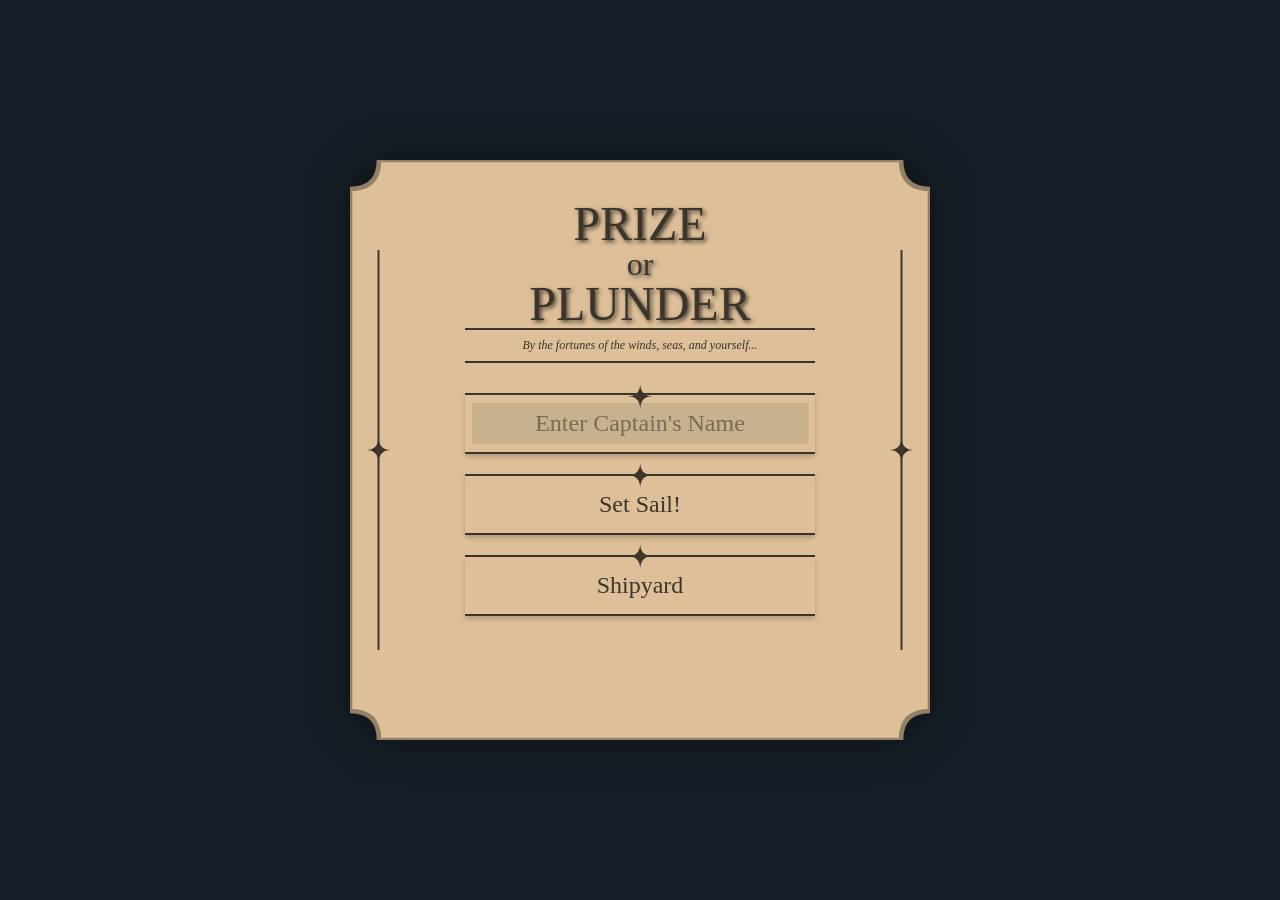
==== index.html @ 34cd17d5 "Move index.html to root for GitHub Pages" ====
<!DOCTYPE html>
<html lang="en">
<head>
    <meta charset="UTF-8">
    <meta name="viewport" content="width=device-width, initial-scale=1.0">
    <title>Plunder! - The World</title>
    <link rel="preconnect" href="https://fonts.googleapis.com">
    <link rel="preconnect" href="https://fonts.gstatic.com" crossorigin>
    <link href="https://fonts.googleapis.com/css2?family=IM+Fell+English:ital@0;1&display=swap" rel="stylesheet">
    <link rel="stylesheet" href="css/style.css">
    <link rel="stylesheet" href="css/start-screen.css">
</head>
<body>
    <div id="start-screen">
        <div class="start-menu-container">
            <div class="title-container">
                <span class="title-word">Prize</span>
                <span class="title-ampersand">&</span>
                <span class="title-word">Plunder!</span>
            </div>
            <div class="title-divider">
                By the fortunes of the winds, seas, and yourself...
            </div>
            <div class="menu-controls">
                <div class="input-wrapper">
                    <input type="text" id="player-name-input" placeholder="Enter Captain's Name" maxlength="24">
                </div>
                <button id="start-game-btn">Set Sail!</button>
                <button id="customize-btn">Shipyard</button>
            </div>
        </div>
    </div>

    <div id="shipyard-screen" style="display: none;">
        <div class="start-menu-container">
            <div class="shipyard-top-half">
                <div class="shipyard-header">
                    <h1 class="shipyard-title">SHIPYARD</h1>
                    <!-- New: Dropdown for selecting preview focus -->
                    <select id="shipyard-focus-select" style="display: none;">
                        <option value="whole-ship">Whole Ship</option>
                        <option value="cannon">Cannon</option>
                        <option value="customized-ship">Customized Ship</option>
                    </select>
                </div>
                <div class="ship-preview-window">
                    <canvas id="ship-preview-canvas"></canvas>
                </div>
            </div>
            <!-- New: Wrapper for the name input and stats button -->
            <div class="shipyard-name-wrapper">
                <button id="stats-btn" class="shipyard-button-small">Stats</button>
                <div class="input-wrapper">
                    <input type="text" id="ship-name-input" placeholder="Enter Ship's Name" maxlength="24">
                </div>
                <button id="zoom-btn" class="shipyard-button-small">Zoom</button>
            </div>
            <div class="shipyard-bottom-half">
                <!-- New: Stats Display Panel (hidden by default) -->
                <div id="ship-stats-display" class="options-scroll-menu" style="display: none;">
                    <h2 id="stats-ship-name"></h2>
                    <div class="stats-divider"></div>
                    <div class="stat-item"><span class="stat-label">Type</span><span id="stats-ship-type" class="stat-value"></span></div>
                    <div class="stat-item"><span class="stat-label">Length (Hull)</span><span id="stats-ship-length" class="stat-value"></span></div>
                    <div class="stat-item"><span class="stat-label">Beam (Hull)</span><span id="stats-ship-beam" class="stat-value"></span></div>
                    <div class="stat-item"><span class="stat-label">Draught</span><span id="stats-ship-draught" class="stat-value"></span></div>
                    <div class="stat-item"><span class="stat-label">Hull Durability</span><span id="stats-hull-durability" class="stat-value"></span></div>
                    <div class="stat-item"><span class="stat-label">Rig Durability</span><span id="stats-rig-durability" class="stat-value"></span></div>
                    <div class="stat-item"><span class="stat-label">Total Burthen</span><span id="stats-ship-burthen" class="stat-value"></span></div>
                    <div class="stat-item"><span class="stat-label">Burthen Hold</span><span id="stats-ship-burthen-hold" class="stat-value"></span></div>
                    <div class="stat-item"><span class="stat-label">Broadside</span><span id="stats-ship-broadside" class="stat-value"></span></div>
                    <div class="stat-item"><span class="stat-label">Min. Sailing Crew</span><span id="stats-min-crew" class="stat-value"></span></div>
                    <div class="stat-item"><span class="stat-label">Min. Fighting Crew</span><span id="stats-min-fighting-crew" class="stat-value"></span></div>
                    <div class="stat-item"><span class="stat-label">Ordinary Reload Time</span><span id="stats-reload-time" class="stat-value"></span></div>
                    <div class="stat-item"><span class="stat-label">Cruising Speed</span><span id="stats-cruising-speed" class="stat-value"></span></div>
                    <div class="stat-item"><span class="stat-label">Acceleration</span><span id="stats-acceleration" class="stat-value"></span></div>
                    <div class="stat-item"><span class="stat-label">Turning Radius</span><span id="stats-turning-radius" class="stat-value"></span></div>
                    <div class="stat-item"><span class="stat-label">Turning Rate</span><span id="stats-turning-rate" class="stat-value"></span></div>
                    <div class="stat-item"><span class="stat-label">Best Point of Sail</span><span id="stats-best-point-of-sail" class="stat-value"></span></div>
                    <!-- More stats can be added here in the future -->
                </div>

                <!-- Existing Options Menu -->
                <div id="options-menu-wrapper" class="options-scroll-menu">
                    <div class="options-section-header">Cosmetics</div>                    <div class="option-item">
                        <span data-tooltip="Pennant Color: Sets the color of the small flag flown at the top of the mast(s).">Pennant Color</span>
                        <div class="color-picker-wrapper">
                            <div id="pennant-color-swatch"></div>
                        </div>
                    </div>
                    <div class="option-item">
                        <span data-tooltip="Sail Color: Sets the primary color for all of the ship's sails.">Sail Color</span>
                        <div class="color-picker-wrapper">
                            <div id="sail-color-swatch"></div>
                        </div>
                    </div>
                    <!-- New: Hull Color Selection -->
                    <div class="option-item">
                        <span data-tooltip="Hull Color: Choose between a default color scheme or customize the individual colors of the hull.">Hull Color</span>
                        <select id="hull-color-type-select">
                            <option value="default" selected>Default</option>
                            <option value="custom">Custom</option>
                        </select>
                    </div>
                    <div id="custom-hull-colors-wrapper" style="display: none;">
                        <div class="option-item">
                            <span data-tooltip="Primary Hull Color: Sets the main color for the lower hull and other primary structural components.">Primary Hull Color</span>
                            <div class="color-picker-wrapper">
                                <div id="primary-hull-color-swatch"></div>
                            </div>
                        </div>
                        <div class="option-item">
                            <span data-tooltip="Secondary Hull Color: Sets the accent color for the upper part of the bulwark.">Secondary Hull Color</span>
                            <div class="color-picker-wrapper">
                                <div id="secondary-hull-color-swatch"></div>
                            </div>
                        </div>
                        <div class="option-item">
                            <span data-tooltip="Bulwark Rail Color: Sets the color for the very top rail of the bulwark, capping the ship's sides.">Bulwark Rail Color</span>
                            <div class="color-picker-wrapper">
                                <div id="bulwark-rail-color-swatch"></div>
                            </div>
                        </div>
                    </div>
                    <!-- New: Spar Color Selection -->
                    <div class="option-item">
                        <span data-tooltip="Spar Color: Choose between a default color scheme or customize the color of the spars.">Spar Color</span>
                        <select id="spar-color-type-select">
                            <option value="default" selected>Default</option>
                            <option value="custom">Custom</option>
                        </select>
                    </div>
                    <div id="custom-spar-color-wrapper" style="display: none;">
                        <div class="option-item">
                            <span data-tooltip="Spar Color: Sets the color for the ship's masts, yards, bowsprit, and booms.">Spar Color</span>
                            <div class="color-picker-wrapper">
                                <div id="custom-spar-color-swatch"></div>
                            </div>
                        </div>
                    </div>
                    <!-- New: Deck Color Selection -->
                    <div class="option-item">
                        <span data-tooltip="Deck Color: Choose between a default color scheme or customize the color of the deck.">Deck Color</span>
                        <select id="deck-color-type-select">
                            <option value="default" selected>Default</option>
                            <option value="custom">Custom</option>
                        </select>
                    </div>
                    <div id="custom-deck-color-wrapper" style="display: none;">
                        <div class="option-item">
                            <span data-tooltip="Deck Color: Sets the color for all deck surfaces.">Deck Color</span>
                            <div class="color-picker-wrapper">
                                <div id="custom-deck-color-swatch"></div>
                            </div>
                        </div>
                    </div>
                    <div class="options-section-header">Structure</div>
                    <!-- New: Ship Build Type Selection -->
                    <div class="option-item">
                        <span data-tooltip="Ship Build: Determines if the ship's size is based on its number of guns, cargo capacity, etc.">Ship Build</span>
                        <select id="ship-build-type-select">
                            <option value="guns" selected>Gun Num.</option>
                            <option value="cargo">Cargo Capacity</option>
                        </select>
                    </div>
                    <!-- New: Conditional sub-selection container -->
                    <div id="gun-count-wrapper" class="option-item" style="display: none;">
                        <span data-tooltip="Guns Defining Broadside: Sets the number of cannons on each side, which directly determines the ship's overall length.">Guns Defining Broadside</span>
                        <select id="gun-count-select">
                            <!-- Options 1-20 will be populated by JavaScript -->
                        </select>
                    </div>
                    <div id="cargo-capacity-wrapper" class="option-item" style="display: none;">
                        <span data-tooltip="Cargo Capacity: Sets the ship's cargo hold size, which directly determines the ship's overall length.">Cargo Capacity</span>
                        <select id="cargo-capacity-select">
                            <!-- Options 1-60 will be populated by JavaScript -->
                        </select>
                    </div>
                    <!-- New: Conditional gun selection for cargo ships -->
                    <div id="cargo-gun-count-wrapper" class="option-item" style="display: none;">
                        <span data-tooltip="Guns Along Broadside: Adds non-defining cannons to a cargo-focused ship without increasing its length.">Guns Along Broadside</span>
                        <select id="cargo-gun-count-select">
                            <!-- Options will be populated by JavaScript -->
                        </select>
                    </div>
                    <!-- New: Num of Decks Selection -->
                    <div id="deck-count-wrapper" class="option-item">
                        <span data-tooltip="Num. of Decks: Sets the number of full decks, affecting height, stability, available gun tiers, and superstructure options.">Num. of Decks</span>
                        <select id="deck-count-select">
                            <option value="1">1-Decker</option>
                            <option value="2">2-Decker</option>
                            <option value="3">3-Decker</option>
                        </select>
                    </div>
                    <!-- New: Deck Type Sub-Options -->
                    <div id="deck-type-1-wrapper" class="option-item" style="display: none;">
                        <span data-tooltip="Deck Type (1st Tier): Defines the purpose of a lower deck, either for mounting guns or for maximizing cargo space.">Deck Type 1st Tier</span>
                        <select id="deck-type-1-select">
                            <option value="gun">Gun-deck</option>
                            <option value="cargo">Cargo-deck</option>
                        </select>
                    </div>
                    <div id="deck-type-2-wrapper" class="option-item" style="display: none;">
                        <span data-tooltip="Deck Type (2nd Tier): Defines the purpose of a lower deck, either for mounting guns or for maximizing cargo space.">Deck Type 2nd Tier</span>
                        <select id="deck-type-2-select">
                            <option value="gun">Gun-deck</option>
                            <option value="cargo">Cargo-deck</option>
                        </select>
                    </div>
                    <!-- New: Beam Ratio Selection -->
                    <div id="beam-ratio-wrapper" class="option-item beam-slider-wrapper" style="display: none;">
                        <span data-tooltip="Beam (Length-to-Beam Ratio): Controls the ship's width relative to its length, affecting stability, turning radius, and form resistance.">Beam</span>
                        <div class="slider-container">
                            <div class="slider-input-group">
                                <input type="range" id="beam-ratio-slider" min="20" max="40" step="1" value="20">
                                <div class="slider-labels">
                                    <span class="slider-label-left">Wider</span>
                                    <span class="slider-label-right">Narrower</span>
                                </div>
                            </div>
                            <span id="beam-ratio-value">2.00:1</span>
                        </div>
                    </div>
                    <!-- New: Draught Selection Slider -->
                    <div id="draught-wrapper" class="option-item draught-slider-wrapper">
                        <span data-tooltip="Draught: Sets the depth of the ship below the water as a percentage of its beam, affecting stability and acceleration.">Draught</span>
                        <div class="slider-container">
                            <div class="slider-input-group">
                                <input type="range" id="draught-slider" min="40" max="70" step="1" value="50">
                                <div class="slider-labels">
                                    <span class="slider-label-left">Shallower</span>
                                    <span class="slider-label-right">Deeper</span>
                                </div>
                            </div>
                            <span id="draught-value">N/A</span>
                        </div>
                    </div>
                    <div class="option-item">
                        <span data-tooltip="Rig Type (Mast Count): Selects the number of masts for the ship, which determines the available sail configurations.">Rig Type</span>
                        <select id="rig-type-select">
                            <option value="1">1-Mast</option>
                            <option value="2">2-Mast</option>
                            <option value="3">3-Mast</option>
                        </select>
                    </div>
                    <!-- New: Conditional Rig Sub-selections -->
                    <div id="mast-1-rig-wrapper" class="option-item" style="display: none;">
                        <span data-tooltip="1-Mast Rig: Selects the specific sail configuration for the chosen mast count, affecting speed and maneuverability.">1-Mast Rig</span>
                        <select id="mast-1-rig-select">
                            <!-- Options will be populated by JavaScript -->
                        </select>
                    </div>
                    <div id="mast-2-rig-wrapper" class="option-item" style="display: none;">
                        <span data-tooltip="2-Mast Rig: Selects the specific sail configuration for the chosen mast count, affecting speed and maneuverability.">2-Mast Rig</span>
                        <select id="mast-2-rig-select">
                            <!-- Options will be populated by JavaScript -->
                        </select>
                    </div>
                    <div id="mast-3-rig-wrapper" class="option-item" style="display: none;">
                        <span data-tooltip="3-Mast Rig: Selects the specific sail configuration for the chosen mast count, affecting speed and maneuverability.">3-Mast Rig</span>
                        <select id="mast-3-rig-select">
                            <!-- Options will be populated by JavaScript -->
                        </select>
                    </div>
                    <!-- New: Deck Layout Selection -->
                    <div class="option-item">
                        <span data-tooltip="Deck Layout: Configures the main deck for either standard use or to maximize space for cargo hatches.">Deck Layout</span>
                        <select id="deck-layout-select">
                            <option value="standard" selected>Standard</option>
                            <option value="cargo">Cargo</option>
                        </select>
                    </div>
                    <div class="options-section-header">Superstructure</div>
                    <div class="option-item">
                        <span data-tooltip="Superstructure Type: Selects the category of structures to add on top of the main decks.">Superstructure Type</span>
                        <select id="superstructure-type-select">
                            <option value="none" selected>None (Flushdeck)</option>
                            <option value="castles">Castles</option>
                            <option value="deckhouses">Deckhouses</option>
                            <option value="decks">Decks</option>
                        </select>
                    </div>
                    <!-- New: Castle sub-options -->
                    <div id="castles-options-wrapper" style="display: none;">
                        <div class="option-item">
                            <span data-tooltip="Forecastle: Adds a raised structure at the bow, providing a better vantage point and mounting for bow chaser cannons.">Forecastle</span>
                            <select id="forecastle-select">
                                <option value="none" selected>Not Equipped</option>
                                <option value="equipped">Equipped</option>
                            </select>
                        </div>
                        <div class="option-item">
                            <span data-tooltip="Midcastle: Adds a raised structure in the middle of the ship, often used for housing additional cannons or equipment.">Midcastle</span>
                            <select id="midcastle-select">
                                <option value="none" selected>Not Equipped</option>
                                <option value="equipped">Equipped</option>
                            </select>
                        </div>
                        <div class="option-item">
                            <span data-tooltip="Aftercastle: Adds a raised structure at the stern, providing command space and mounting for stern chaser cannons.">Aftercastle</span>
                            <select id="aftercastle-select">
                                <option value="none" selected>Not Equipped</option>
                                <option value="equipped">Equipped</option>
                            </select>
                        </div>
                        <div class="option-item">
                            <span data-tooltip="Sterncastle: Adds an additional, smaller raised structure on top of the aftercastle or at the very stern.">Sterncastle</span>
                            <select id="sterncastle-select">
                                <option value="none" selected>Not Equipped</option>
                                <option value="equipped">Equipped</option>
                            </select>
                        </div>
                    </div>
                    <!-- New: Deckhouse sub-options -->
                    <div id="deckhouses-options-wrapper" style="display: none;">
                        <div class="option-item">
                            <span data-tooltip="Fore Deckhouse: Adds a small, enclosed cabin-like structure towards the bow of the ship.">Fore Deckhouse</span>
                            <select id="fore-deckhouse-select">
                                <option value="none" selected>Not Equipped</option>
                                <option value="equipped">Equipped</option>
                            </select>
                        </div>
                        <div class="option-item">
                            <span data-tooltip="Mid Deckhouse: Adds a small, enclosed cabin-like structure in the middle of the ship.">Mid Deckhouse</span>
                            <select id="mid-deckhouse-select">
                                <option value="none" selected>Not Equipped</option>
                                <option value="equipped">Equipped</option>
                            </select>
                        </div>
                        <div class="option-item">
                            <span data-tooltip="Aft Deckhouse: Adds a small, enclosed cabin-like structure towards the stern of the ship.">Aft Deckhouse</span>
                            <select id="aft-deckhouse-select">
                                <option value="none" selected>Not Equipped</option>
                                <option value="equipped">Equipped</option>
                            </select>
                        </div>
                        <div class="option-item">
                            <span data-tooltip="Stern Cabin: Adds a larger, integrated cabin structure at the stern, blending features of a castle and a deckhouse.">Stern Cabin</span>
                            <select id="stern-cabin-select">
                                <option value="none" selected>Not Equipped</option>
                                <option value="equipped">Equipped</option>
                            </select>
                        </div>
                    </div>
                    <!-- New: Decks sub-options -->
                    <div id="decks-options-wrapper" style="display: none;">
                        <div class="option-item">
                            <span data-tooltip="Spar-deck: Adds a lightweight upper deck, often with a central opening, connecting structures at the bow and stern.">Spar-deck</span>
                            <select id="spar-deck-select">
                                <option value="none" selected>Not Equipped</option>
                                <option value="equipped">Equipped</option>
                            </select>
                        </div>
                        <!-- New: Sterncastle on Spar-deck sub-option -->
                        <div id="sterncastle-on-spardeck-wrapper" class="option-item" style="display: none;">
                            <span data-tooltip="Sterncastle on Spar-deck: Adds a sterncastle on top of an equipped spar-deck, creating another tier of elevation.">Sterncastle on Spar-deck</span>
                            <select id="sterncastle-on-spardeck-select">
                                <option value="none" selected>Not Equipped</option>
                                <option value="equipped">Equipped</option>
                            </select>
                        </div>
                    </div>
                </div>
                <button id="back-to-main-menu-btn" class="shipyard-button-small">Back</button>
            </div>
        </div>
    </div>

    <!-- New: Tooltip element for the shipyard -->
    <div id="shipyard-tooltip"></div>

    <canvas id="gameCanvas"></canvas>

    <!-- New: Color Picker HTML is now outside the main flow, ready to be moved by JS -->
    <div id="hsv-popup" class="hsv-picker-container" style="display: none;">
        <div id="color-box">
            <div id="color-box-indicator"></div>
        </div>
        <div id="hue-slider">
            <div id="hue-slider-indicator"></div>
        </div>
    </div>

    <!-- Load external libraries first -->
    <script src="https://unpkg.com/clipper-lib@6.4.2/clipper.js"></script>
    <script src="https://unpkg.com/earcut@2.2.4/dist/earcut.min.js"></script>

    <!-- Load your game scripts in order of dependency -->
    <script src="js/modules/utils.js"></script>       <!-- Utility functions, no dependencies -->
    <script src="js/config.js"></script>      <!-- Game constants needed by classes -->
    <script src="js/data/items.js"></script>
    <script src="js/data/npc-roles.js"></script>
    <script src="js/data/ranks.js"></script>
    <script src="js/modules/ui.js"></script>          <!-- UI drawing functions (depends on config) -->
    <script src="js/modules/pathfinder.js"></script>  <!-- A* Pathfinder module -->
    <script src="js/modules/world-manager.js"></script> <!-- New: World streaming system -->
    <script src="js/modules/CargoIconSystem.js"></script>
    <script src="js/classes/obstacles_class/obstacle.js"></script> <!-- Base obstacle class -->
    <script src="js/classes/obstacles_class/rock.js"></script>     <!-- Rock class -->
    <script src="js/classes/obstacles_class/island.js"></script>    <!-- Island class -->
    <script src="js/classes/obstacles_class/shoal.js"></script>     <!-- Shoal class -->
    <script src="js/classes/obstacles_class/coralreef.js"></script> <!-- Coral Reef class -->
    <script src="js/classes/spatial_grid/spatialgrid.js"></script>  <!-- SpatialGrid class -->
    <script src="js/classes/ShipInventory.js"></script>
    
    <script src="js/classes/ship_class/baseship.js"></script>   <!-- Base ship class must be first -->
    <script src="js/classes/ship_class/CustomShip/Rigs/SquareRig.js"></script> <!-- Rig classes -->
    <script src="js/classes/ship_class/CustomShip/Rigs/SloopRig.js"></script>
    <script src="js/classes/ship_class/CustomShip/Rigs/BrigRig.js"></script>
    <script src="js/classes/ship_class/CustomShip/Rigs/ForeAndAftSloopRig.js"></script>
    <script src="js/classes/ship_class/CustomShip/Rigs/FullRiggedShipRig.js"></script>
    <script src="js/classes/ship_class/CustomShip/Rigs/SchoonerRig.js"></script>
    <script src="js/classes/ship_class/CustomShip/Rigs/ThreeMastSchoonerRig.js"></script>
    <script src="js/classes/ship_class/CustomShip/Rigs/BrigantineRig.js"></script>
    <script src="js/classes/ship_class/CustomShip/Rigs/BarqueRig.js"></script>
    <script src="js/classes/ship_class/CustomShip/Rigs/BarquentineRig.js"></script>
    <script src="js/classes/ship_class/CustomShip/CustomShip.js"></script> <!-- Custom ship class -->
    <script src="js/classes/ship_class/cannonball.js"></script> <!-- Cannonball class, needed by Ship -->
    <script src="js/classes/ship_class/npcshipcombat.js"></script> <!-- The new CombatPilot class -->
    <script src="js/classes/ship_class/npcship.js"></script>    <!-- Base NPC class must be before its subclasses -->
    <script src="js/classes/ship_class/playership.js"></script> <!-- PlayerShip depends on Ship -->
    <script src="js/shipyard/HullGenerator.js"></script>    <!-- New: Shipyard generators -->
    <script src="js/shipyard/DeckGenerator.js"></script>
    <script src="js/shipyard/RiggingGenerator.js"></script>
    <script src="js/shipyard/ShipGenerator.js"></script>
    <script src="js/classes/ship_class/NPCship_subclass/npc-archetypes.js"></script> <!-- Load detailed NPC ship designs -->
    <script src="js/classes/ship_class/NPCship_subclass/navyshipcombat.js"></script> <!-- Navy combat behavior, depends on NpcShipCombat -->
    <script src="js/classes/ship_class/NPCship_subclass/merchantshipcombat.js"></script> <!-- Merchant combat behavior -->
    <script src="js/classes/ship_class/NPCship_subclass/navyship.js"></script> <!-- Navy subclass -->
    <script src="js/classes/ship_class/NPCship_subclass/merchantship.js"></script> <!-- Merchant subclass -->
    <script src="js/data/formations.js"></script> <!-- Fleet Formations -->
    <script src="js/classes/FleetManager.js"></script> <!-- Fleet Manager -->
    <script src="js/classes/ship_class/FleetPilot.js"></script> <!-- Fleet AI -->
    <script src="js/classes/ship_class/AlliedCombatPilot.js"></script> <!-- Allied Combat AI -->
    <script src="js/classes/ship_class/AlliedShip.js"></script> <!-- Allied Ship Class -->
    <script src="js/ui/FleetUI.js"></script> <!-- Fleet UI -->
    <script src="js/classes/ShorelineRenderer.js"></script> <!-- Shoreline Renderer -->
    <script src="js/game.js"></script>        <!-- Game object must be defined before main.js uses it -->
    <script src="js/main.js"></script>        <!-- Main logic runs last -->
</body>
</html>
---- css/style.css ----
/* style.css */
body, html {
    margin: 0;
    padding: 0;
    overflow: hidden; /* Prevents scrollbars from appearing */
    height: 100%;
    width: 100%;
    background-color: #2d3f4f; /* A dark background color for any slivers that might appear */
}

canvas {
    display: block; /* Removes the small space that can appear below the canvas */
    position: absolute;
    top: 0;
    left: 0;
}
---- css/start-screen.css ----
/* --- Start Screen Overlay --- */
#start-screen,
#shipyard-screen {
    position: absolute;
    top: 0;
    left: 0;
    width: 100%;
    height: 100%;
    background-color: rgba(0, 0, 0, 0.5); /* Semi-transparent backdrop */
    display: flex;
    align-items: center;
    justify-content: center;
    z-index: 100; /* Ensure it's on top of the canvas */
}

.start-menu-container {
    /* Use viewport units for responsive sizing, maintaining a square shape */
    width: min(500px, 90vw);
    height: min(500px, 90vw);
    padding: 40px; /* Restore original content padding */
    border: none; /* The border is now part of the SVG background */
    filter: drop-shadow(0 0 20px rgba(0, 0, 0, 0.5)); /* Use drop-shadow to follow the SVG shape */
    text-align: center;
    color: #3d352a; /* Changed for contrast against the new background */
    display: flex; /* Use flexbox to center content */
    flex-direction: column; /* Stack content vertically */
    justify-content: flex-start; /* Align content to the top */
    align-items: center; /* Center the items horizontally */
    position: relative; /* Required for positioning pseudo-elements */

    /* --- New: Concave Corner Box using SVG Background --- */
    /* This SVG defines the entire box, including the border and concave corners, as a background image. */
    /* This uses a single SVG path with a fill for the background and a stroke for the border. */
    background-image: url("data:image/svg+xml,%3Csvg viewBox='0 0 500 500' xmlns='http://www.w3.org/2000/svg'%3E%3Cpath d='M0 25 Q25 25 25 0 L475 0 Q475 25 500 25 L500 475 Q475 475 475 500 L25 500 Q25 475 0 475 Z' fill='%23ddc09a' stroke='%23948064' stroke-width='4'/%3E%3C/svg%3E");
    background-size: 100% 100%;
}

/* --- Decorative Side Elements (Stars and Lines) --- */
/* The ::before and ::after pseudo-elements now draw the combined line-and-star object. This applies to both start and shipyard screens. */
.start-menu-container::before,
.start-menu-container::after {
    content: '';
    position: absolute;
    width: 27px; /* Width of the star (25px) + some padding */
    height: calc(100% - 100px); /* The height of the line */
    top: 50px; /* Positioned 50px from the top */
    /* This new SVG contains both the line and the star, ensuring they are always aligned */
    background-image: url("data:image/svg+xml,%3Csvg viewBox='0 0 27 400' xmlns='http://www.w3.org/2000/svg'%3E%3Cline x1='13.5' y1='0' x2='13.5' y2='400' stroke='%233d352a' stroke-width='2'/%3E%3Cg transform='translate(1, 187.5)'%3E%3Cpath d='M12.5 -1 Q12.5 12.5 25 12.5 Q12.5 12.5 12.5 26 Q12.5 12.5 0 12.5 Q12.5 12.5 12.5 -1 Z' fill='%233d352a'/%3E%3C/g%3E%3C/svg%3E");
    background-size: 100% 100%;
    pointer-events: none;
}

/* New: Simplified selector for the left decorative line */
.start-menu-container::before {
    left: 15px; /* Position the left decoration */
}

/* New: Simplified selector for the right decorative line */
.start-menu-container::after {
    right: 15px; /* Position the right decoration */
}

/* --- Title Styling --- */
.title-container {
    display: flex;
    flex-direction: column;
    align-items: center;
    font-family: 'IM Fell English', serif;
    font-weight: 400;
    color: #3d352a;
    /* Margins are no longer needed for spacing, flex 'gap' handles it */
    text-shadow: 2px 2px 4px rgba(0,0,0,0.7);
}

/* Use a more specific selector to ensure the style is applied */
#start-screen .title-word {
    font-size: 3rem;
    line-height: 1; /* Tighten the line height */
    text-transform: uppercase; /* Ensure the text is always capitalized */
}

.title-conjunction {
    font-size: 2rem;
    line-height: 1; /* Tighten the line height */
}

/* --- New Divider Element Styling --- */
.title-divider {
    font-family: 'IM Fell English', serif;
    font-size: 0.75rem; /* Half the button font size */
    font-style: italic; /* New: Italicize the text */
    font-weight: 400;
    text-shadow: none;
    border-top: 2px solid #3d352a;
    border-bottom: 2px solid #3d352a;
    padding-top: 8px; /* Space between top line and text */
    padding-bottom: 8px; /* Space between text and bottom line */
    text-align: center; /* Ensure the text inside is centered */
    width: 350px; /* Match the width of the buttons and input box */
    box-sizing: border-box; /* Include padding and border in the element's total width and height */
}

/* --- Controls Container --- */
.menu-controls {
    display: flex;
    flex-direction: column;
    align-items: center;
    gap: 20px; /* This creates the even spacing between elements */
    margin-top: 30px; /* Re-add spacing that was handled by gap */
}

/* --- Input and Button Styling --- */
.menu-controls button {
    font-family: 'IM Fell English', serif;
    padding: 15px 30px;
    width: 350px;
    max-width: 100%;
    box-sizing: border-box;
    border-radius: 0; /* Sharp, squared corners */
    background-color: #ddc09a;
    border: none; /* Remove the full border */
    border-top: 2px solid #3d352a; /* Top horizontal line, matches title text */
    border-bottom: 2px solid #3d352a; /* Bottom horizontal line, matches title text */
    color: #3d352a;
    cursor: pointer;
    transition: background-color 0.2s, transform 0.2s, box-shadow 0.2s;
    box-shadow: 0 3px 5px rgba(0, 0, 0, 0.2); /* Added shadow for depth */
    font-size: 1.5rem;
    position: relative; /* Required for positioning the star pseudo-element */
}

.menu-controls button:hover {
    background-color: #e8d0b1;
    transform: translateY(-2px);
}

/* --- Start Menu Input Box --- */
#start-screen .input-wrapper input[type="text"] {
    font-family: 'IM Fell English', serif;
    padding: 15px 30px;
    width: 100%;
    max-width: 100%;
    box-sizing: border-box;
    border-radius: 0;
    border: none;
    border-top: 2px solid #3d352a;
    border-bottom: 2px solid #3d352a;
    color: #3d352a;
    transition: background-color 0.2s, transform 0.2s, box-shadow 0.2s;
    box-shadow: 0 3px 5px rgba(0, 0, 0, 0.2);
    font-size: 1.5rem;
    position: relative; /* Required for positioning the star pseudo-element */
    text-align: center;
    cursor: text;
    /* --- New Inner Rectangle Effect --- */
    background-color: #ddc09a; /* Lighter background for the main input box */
    background-image: linear-gradient(#c7b18f, #c7b18f); /* The darker inner rectangle */
    background-repeat: no-repeat;
    background-position: center;
    background-size: 336.5px 40.5px;
}

/* --- Shipyard Input Box (Smaller) --- */
#shipyard-screen .input-wrapper input[type="text"] {
    font-family: 'IM Fell English', serif;
    padding: 7.5px 15px; /* Halved padding */
    width: 100%; /* Input will fill its wrapper */
    max-width: 100%;
    box-sizing: border-box;
    border-radius: 0;
    border: none;
    border-top: 2px solid #3d352a;
    border-bottom: 2px solid #3d352a;
    color: #3d352a;
    transition: background-color 0.2s, transform 0.2s, box-shadow 0.2s;
    box-shadow: 0 3px 5px rgba(0, 0, 0, 0.2);
    font-size: 0.75rem; /* Halved font size */
    position: relative; /* Required for positioning the star pseudo-element */
    text-align: center;
    cursor: text;
    /* --- New Inner Rectangle Effect --- */
    background-color: #ddc09a; /* Lighter background for the main input box */
    background-image: linear-gradient(#c7b18f, #c7b18f); /* The darker inner rectangle */
    background-repeat: no-repeat;
    background-position: center;
    background-size: 168px 20px; /* Halved background size */
}

/* --- New wrapper for the input to allow for star emblem --- */
.input-wrapper {
    position: relative; /* This will be the anchor for the star */
    /* Width is now set per-screen */
}

#start-screen .input-wrapper {
    width: 350px;
}

#shipyard-screen .input-wrapper {
    width: 175px;
}

/* --- New: Star emblem on top of buttons --- */
#start-screen .menu-controls button::before,
#shipyard-screen .menu-controls button::before,
#start-screen .input-wrapper::before {
    content: '';
    position: absolute;
    width: 1.5em; /* Size relative to button font size */
    height: 1.5em;
    top: -1px; /* Nudge up by 1px for perfect alignment on the button's border */
    left: 50%; /* Center horizontally */
    transform: translate(-50%, -50%); /* Center the star on the line */
    background-image: url("data:image/svg+xml,%3Csvg width='25' height='25' xmlns='http://www.w3.org/2000/svg'%3E%3Cpath d='M12.5 0 Q12.5 12.5 25 12.5 Q12.5 12.5 12.5 25 Q12.5 12.5 0 12.5 Q12.5 12.5 12.5 0 Z' fill='%233d352a'/%3E%3C/svg%3E");
    background-size: 100% 100%;
    pointer-events: none;
    z-index: 2;
}

/* --- New: Responsive star sizing for the start screen --- */
/* Use viewport width (vw) to make the star scale with the start-menu-container. */
#start-screen .menu-controls button::before,
#start-screen .input-wrapper::before {
    width: 2vw;
    height: 2vw;
    min-width: 25px; /* Set a minimum size to prevent it from becoming too small */
    min-height: 25px;
    top: 0; /* Set the reference point to the top edge of the parent element. */
    /* The transform below will then pull the star up by half its height, centering it on the line. */
    transform: translate(-50%, -50%);
}

/* --- New: Specific alignment fix for the input box star --- */
/* Nudge the star down by 1px to perfectly align its center on the top border line. */
#start-screen .input-wrapper::before {
    top: 3px;
}

/* --- New: Specific alignment fix for the button stars --- */
/* Nudge the stars up by 1px for perfect alignment. */
#start-screen .menu-controls button::before {
    top: -1px;
}


/* --- New: Shared style for smaller Shipyard buttons (Back, Stats) --- */
/* This applies the same base style as the main menu buttons but at a smaller scale.
   We now include the #overall-hull-btn ID here to ensure it gets these base styles. */
.shipyard-button-small {
    font-family: 'IM Fell English', serif;
    padding: 7.5px 15px; /* Halved padding to match smaller scale */
    width: 125px; /* Reduced width to prevent overlap */
    box-sizing: border-box;
    border-radius: 0;
    background-color: #ddc09a;
    border: none;
    border-top: 2px solid #3d352a;
    border-bottom: 2px solid #3d352a;
    color: #3d352a;
    cursor: pointer;
    transition: background-color 0.2s, transform 0.2s, box-shadow 0.2s;
    box-shadow: 0 3px 5px rgba(0, 0, 0, 0.2);
    font-size: 0.75rem; /* Halved font size */
    margin-top: 10px; /* Add some space above the button */
}

/* --- Specific positioning for the Back button --- */
#back-to-main-menu-btn {
    /* It remains at the bottom of its container by default. */
}

/* --- Specific width for the Stats button --- */
#stats-btn {
    width: 60px;
    margin-top: 0; /* Override margin to allow for vertical alignment */
    padding-left: 0; /* Remove horizontal padding to allow text to center */
    padding-right: 0; /* Remove horizontal padding to allow text to center */
}

/* --- New: Specific width for the Zoom button --- */
#zoom-btn {
    width: 60px;
    margin-top: 0; /* Override margin to allow for vertical alignment */
    padding-left: 0; /* Remove horizontal padding to allow text to center */
    padding-right: 0; /* Remove horizontal padding to allow text to center */
}

/* --- New: Active (clicked) state for the Shipyard tab buttons --- */
/* This applies the "pressed down" effect to both tab buttons when clicked. */
#stats-btn:active, 
#zoom-btn:active {
    background-color: #e8d0b1; /* Lighten the color, same as other button hovers */
    transform: translateY(1px); /* Give a subtle "pressed down" effect */
}

/* --- New: Change star color when input is focused --- */
.input-wrapper:focus-within::before { /* This can remain a shared style */
    /* Use the same SVG path, but change the fill color to the yellow focus color */
    background-image: url("data:image/svg+xml,%3Csvg viewBox='-1 -1 14.5 14.5' xmlns='http://www.w3.org/2000/svg'%3E%3Cpath d='M6.25 -0.5 Q6.25 6.25 12.5 6.25 Q6.25 6.25 6.25 13 Q6.25 6.25 0 6.25 Q6.25 6.25 6.25 -0.5 Z' fill='%23f1c40f'/%3E%3C/svg%3E");
}

/* Make placeholder general again */
.start-menu-container input[type="text"]::placeholder {
    color: #7a6b54;
}

/* New: General focus style for inputs on both screens */
.input-wrapper input:focus {
    outline: 2px solid #f1c40f;
}

/* --- New: Shipyard Layout Adjustments --- */
/* Reduce the gap for the shipyard screen to move content up */
#shipyard-screen .start-menu-container {
    gap: 0;
    justify-content: normal; /* Use 'normal' as flex-start has no effect on positioned children */
    pointer-events: none; /* New: Allow mouse events to pass through the container's empty space */
}

/* New: Re-enable pointer events for the direct children that need to be interactive */
#shipyard-screen .start-menu-container > * {
    pointer-events: auto;
}

/* --- Shipyard Specific Styles --- */
.shipyard-title {
    font-family: 'IM Fell English', serif;
    font-size: 2rem;
    font-weight: 400;
    color: #3d352a;
    text-shadow: 2px 2px 4px rgba(0,0,0,0.7);
    margin: 0; /* Remove default top/bottom margins to allow for true even spacing */
}

.ship-preview-window {
    flex-grow: 1; /* Allow the preview window to fill available vertical space */
    min-height: 0; /* Prevents flexbox from overflowing with the aspect-ratio */
    aspect-ratio: 2 / 1;
    border: 2px solid #948064;
    box-sizing: border-box;
    position: relative; /* Needed to contain the canvas */
}

#ship-preview-canvas {
    position: absolute;
    top: 0;
    left: 0;
    width: 100%;
    height: 100%;
}

.options-scroll-menu {
    /* Width will now be set by JavaScript to match the preview window */
    flex-grow: 1; /* Allow the menu to fill the available space */
    background-color: rgba(0, 0, 0, 0.1);
    border: 2px solid #948064;
    box-sizing: border-box;
    overflow-y: auto; /* Enable scrolling */
    overflow-x: hidden; /* Prevent horizontal scrolling */
    padding: 15px;
}

/* --- New Shipyard Layout Containers --- */
.shipyard-top-half,
.shipyard-bottom-half {
    display: flex;
    flex-direction: column;
    align-items: center;
    gap: 0; /* Remove gap to allow preview window to fill all space */
    box-sizing: border-box; /* Ensure border and padding are included in the height */
}

/* New: Container for the shipyard title and focus dropdown */
.shipyard-header {
    display: flex;
    justify-content: center;
    align-items: center;
    gap: 20px; /* Space between title and dropdown */
    margin-bottom: 10px; /* Space between header and preview window */
}

/* New: Add debug outlines to the main items in the top half */
.shipyard-top-half > .shipyard-title,
.shipyard-top-half > .ship-preview-window {
} /* Removed debug outline */

.shipyard-top-half {
    position: absolute;
    top: 40px; /* Align with parent padding */
    left: 40px; /* Align with parent padding */
    right: 40px; /* Align with parent padding */
    height: calc(50% - 60px); /* Half the container minus half the input box and padding */
    justify-content: flex-start; /* Align content to the top */
}

.shipyard-bottom-half {
    position: absolute;
    top: calc(50% + 20px); /* Start just below the central input box */
    left: 40px; /* Align with parent padding */
    right: 40px; /* Align with parent padding */
    height: calc(50% - 60px); /* Fill the remaining space */
    justify-content: flex-start; /* Align content to the top */
}

/* --- Corrected: Center the entire name/stats group on the midline --- */
.shipyard-name-wrapper {
    position: absolute;
    top: 50%;
    left: 50%;
    transform: translate(-50%, -50%);
    z-index: 5; /* Ensure it's on top of the containers */
    display: flex;
    justify-content: center; /* Center the input field */
    align-items: center;
    width: 100%; /* Make the wrapper span the full width of the parent */
}

/* Remove the incorrect absolute positioning from the child element */
#shipyard-screen .input-wrapper {
    position: static; /* Revert to normal flow within the flex container */
    transform: none;
    /* The wrapper is now centered, so the input inside it will also be centered. */
}

.options-section-header {
    font-family: 'IM Fell English', serif;
    font-size: 1.0rem;
    color: #948064;
    text-transform: uppercase;
    text-align: center;
    padding-top: 15px; /* Add space above the header */
    padding-bottom: 5px; /* Space between text and line */
    margin-bottom: 10px; /* Space below the line */
    border-bottom: 1px solid #948064;
    /* The first header shouldn't have extra space at the very top */
    margin-top: -15px;
}

.option-item {
    display: flex;
    justify-content: space-between;
    align-items: center;
    flex-wrap: wrap; /* Allow content to wrap to the next line */
    font-family: 'IM Fell English', serif;
    font-size: 1.1rem; /* Slightly reduce font size for better fit */
    color: #3d352a;
    margin-bottom: 10px; /* Use margin for consistent spacing */
    transition: all 0.3s ease; /* Smooth transition for expansion */
}

/* New: Wrapper for option labels to reliably capture hover events for tooltips */
.option-label {
    /* This class doesn't need specific styles, it's just a structural element for event targeting. */
}

/* --- New: Underline the ship name in the stats panel --- */
#stats-ship-name {
    text-decoration: underline;
}

/* New: Pin the labels to the left and the values to the right */
/* This now correctly defines the stat item as a flex container. */
.stat-item {
    display: flex;
    align-items: center;
    width: 100%; /* Ensure the item takes up the full width to allow for spacing */
    justify-content: space-between; /* Distribute space evenly */
}

/* --- New: Add a divider line between stat items --- */
.stat-item:not(:last-child) {
    border-bottom: 1px solid #3d352a; /* Match text color */
    padding-bottom: 8px; /* Space between text and the line */
    margin-bottom: 8px; /* Space between the line and the next item */
}

/* --- New: Beam Slider Styles --- */
.beam-slider-wrapper,
.draught-slider-wrapper {
    padding-top: 15px;
    padding-bottom: 15px;
}

.slider-container {
    display: flex;
    align-items: center;
    gap: 15px;
}

/* New: Wrapper for the slider and its labels */
.slider-input-group {
    display: flex;
    flex-direction: column;
    flex-grow: 1; /* Allow this group to fill the available space */
}

/* --- New: Slider Label Styles --- */
.slider-labels {
    display: flex;
    justify-content: space-between;
    /* Width is now handled by the parent flex container */
    padding: 0; /* No longer needed */
    box-sizing: border-box;
    font-size: 0.7rem; /* Make the font smaller than the main option text */
    color: rgba(61, 53, 42, 0.7); /* Use the text color but make it semi-transparent */
    font-style: italic;
    pointer-events: none; /* Ensure labels don't interfere with mouse events */
}


#beam-ratio-value,
#draught-value {
    font-family: 'IM Fell English', serif;
    color: #3d352a;
    font-size: 1.1rem;
    min-width: 60px; /* Prevent layout shift */
    text-align: right;
}

/* --- Custom Slider Base --- */
#beam-ratio-slider,
#draught-slider {
    -webkit-appearance: none; /* Remove default styles */
    appearance: none;
    width: 100%; /* Fill available space */
    height: 10px; /* Height of the track */
    background: transparent; /* Track color is handled by pseudo-elements */
    cursor: pointer;
}

/* --- Slider Track Styling (Chrome/Safari) --- */
#beam-ratio-slider::-webkit-slider-runnable-track,
#draught-slider::-webkit-slider-runnable-track {
    width: 100%;
    height: 10px;
    background: #c7b18f; /* Inner color, matches input fields */
    border-top: 2px solid #3d352a;
    border-bottom: 2px solid #3d352a;
    box-shadow: 0 2px 4px rgba(0, 0, 0, 0.15) inset; /* Subtle inner shadow */
}

/* --- Slider Thumb Styling (Chrome/Safari) --- */
#beam-ratio-slider::-webkit-slider-thumb,
#draught-slider::-webkit-slider-thumb {
    -webkit-appearance: none; /* Remove default styles */
    appearance: none;
    margin-top: -7px; /* (Track Height - Thumb Height)/2 - Border Width = (10 - 20)/2 - 2 = -7px */
    width: 20px;
    height: 20px;
    background: #ddc09a;
    border: 2px solid #3d352a;
    box-shadow: 0 3px 5px rgba(0, 0, 0, 0.2);
    transition: background-color 0.2s, transform 0.2s;
}

#beam-ratio-slider:hover::-webkit-slider-thumb,
#draught-slider:hover::-webkit-slider-thumb {
    background-color: #e8d0b1;
}

#beam-ratio-slider:focus::-webkit-slider-thumb,
#draught-slider:focus::-webkit-slider-thumb {
    outline: 2px solid #f1c40f;
    outline-offset: 2px;
}

/* --- Firefox Specific Styles --- */
/* You can add ::-moz-range-track and ::-moz-range-thumb styles here if needed for cross-browser consistency */


/* New: When an item is expanded, it becomes a column and the picker is centered */
.option-item.expanded {
    margin-bottom: 20px; /* Increase margin when expanded */
}

/* --- New: Pop-up Color Picker Wrapper --- */
.color-picker-wrapper {
    /* This no longer needs to be a positioning anchor */
}

#pennant-color-swatch,
#sail-color-swatch,
#primary-hull-color-swatch,
#secondary-hull-color-swatch,
#bulwark-rail-color-swatch,
#custom-spar-color-swatch,
#custom-deck-color-swatch {
    width: 50px;
    height: 30px;
    border: 2px solid #948064;
    border-radius: 4px;
    cursor: pointer;
}

/* --- New: HSV Color Picker --- */
.hsv-picker-container { /* This is now the pop-up */
    display: flex;
    gap: 10px;
    width: 100%; /* Take up the full width of the option item */
    /* New: Styling for when it's inside the scroll menu */
    background-color: rgba(0, 0, 0, 0.1);
    padding: 15px;
    border: 2px solid #948064;
    border-radius: 8px;
    box-shadow: 0 5px 15px rgba(0,0,0,0.3);
    z-index: 10; /* Ensure it appears on top of other elements */
}

#color-box {
    width: 150px;
    height: 150px;
    border: 2px solid #948064;
    cursor: crosshair;
    position: relative;
    /* The base color will be set by JS. The gradients for saturation and value are layered on top. */
    background-image:
        linear-gradient(to right, white, transparent),
        linear-gradient(to top, black, transparent);
}

#color-box-indicator {
    position: absolute;
    width: 10px;
    height: 10px;
    border: 1px solid white;
    border-radius: 50%;
    box-shadow: 0 0 0 1px black;
    transform: translate(-50%, -50%);
    pointer-events: none;
}

#hue-slider {
    width: 20px;
    height: 150px;
    border: 2px solid #948064;
    cursor: pointer;
    position: relative;
    background: linear-gradient(to bottom, hsl(0, 100%, 50%), hsl(60, 100%, 50%), hsl(120, 100%, 50%), hsl(180, 100%, 50%), hsl(240, 100%, 50%), hsl(300, 100%, 50%), hsl(360, 100%, 50%));
}

#hue-slider-indicator {
    position: absolute;
    width: 100%;
    height: 20px;
    height: 4px;
    background-color: rgba(255, 255, 255, 0.8);
    border-top: 1px solid black;
    border-bottom: 1px solid black;
    left: 0;
    transform: translateY(-50%);
    pointer-events: none; /* So it doesn't interfere with clicks on the spectrum */
}

/* --- New: Shipyard Tooltip Styles --- */
#shipyard-tooltip {
    position: fixed; /* Position relative to the viewport */
    z-index: 200; /* Ensure it's on top of all other UI */
    background-color: #ddc09a; /* Same background as the main panel */
    border: 2px solid #948064; /* Same border color */
    padding: 15px;
    max-width: 250px; /* Prevent it from getting too wide */
    font-family: 'IM Fell English', serif;
    font-size: 0.9rem;
    color: #3d352a;
    text-align: left;
    border-radius: 4px; /* Simple radius for a cleaner look */
    box-shadow: 0 5px 15px rgba(0, 0, 0, 0.3);
    pointer-events: none; /* The tooltip itself should not be interactive */
    opacity: 0; /* Start fully transparent */
    transition: opacity 0.2s ease-in-out; /* Smooth fade-in/out */
}

#shipyard-tooltip.visible {
    opacity: 1; /* Make it visible */
}

/* --- Shipyard Dropdown Menus --- */
#shipyard-screen select {
    font-family: 'IM Fell English', serif;
    font-size: 1rem;
    color: #3d352a;
    background-color: #ddc09a;
    
    /* Remove default browser styling */
    appearance: none;
    -webkit-appearance: none;
    -moz-appearance: none;
    
    /* Custom styling to match theme */
    border: none;
    border-top: 2px solid #3d352a;
    border-bottom: 2px solid #3d352a;
    border-radius: 0;
    padding: 5px 30px 5px 10px; /* Extra right padding for arrow */
    cursor: pointer;
    box-shadow: 0 3px 5px rgba(0, 0, 0, 0.2);
    transition: background-color 0.2s, box-shadow 0.2s;
    
    /* Custom Arrow (Dark Brown Triangle) */
    background-image: url("data:image/svg+xml;charset=US-ASCII,%3Csvg%20xmlns%3D%22http%3A%2F%2Fwww.w3.org%2F2000%2Fsvg%22%20width%3D%22292.4%22%20height%3D%22292.4%22%3E%3Cpath%20fill%3D%22%233d352a%22%20d%3D%22M287%2069.4a17.6%2017.6%200%200%200-13-5.4H18.4c-5%200-9.3%201.8-12.9%205.4A17.6%2017.6%200%200%200%200%2082.2c0%205%201.8%209.3%205.4%2012.9l128%20127.9c3.6%203.6%207.8%205.4%2012.8%205.4s9.2-1.8%2012.8-5.4L287%2095c3.5-3.5%205.4-7.8%205.4-12.8%200-5-1.9-9.2-5.5-12.8z%22%2F%3E%3C%2Fsvg%3E");
    background-repeat: no-repeat;
    background-position: right 10px center;
    background-size: 10px;
    
    /* Ensure it doesn't overflow or look tiny */
    min-width: 80px;
    max-width: 200px;
    text-overflow: ellipsis;
    white-space: nowrap;
    overflow: hidden;
}

#shipyard-screen select:hover {
    background-color: #e8d0b1;
}

#shipyard-screen select:focus {
    outline: 2px solid #f1c40f;
    outline-offset: 2px;
}

/* Styling options (limited support, but good for Chrome/Firefox on desktop) */
#shipyard-screen select option {
    background-color: #ddc09a;
    color: #3d352a;
    font-family: 'IM Fell English', serif;
    padding: 5px;
}
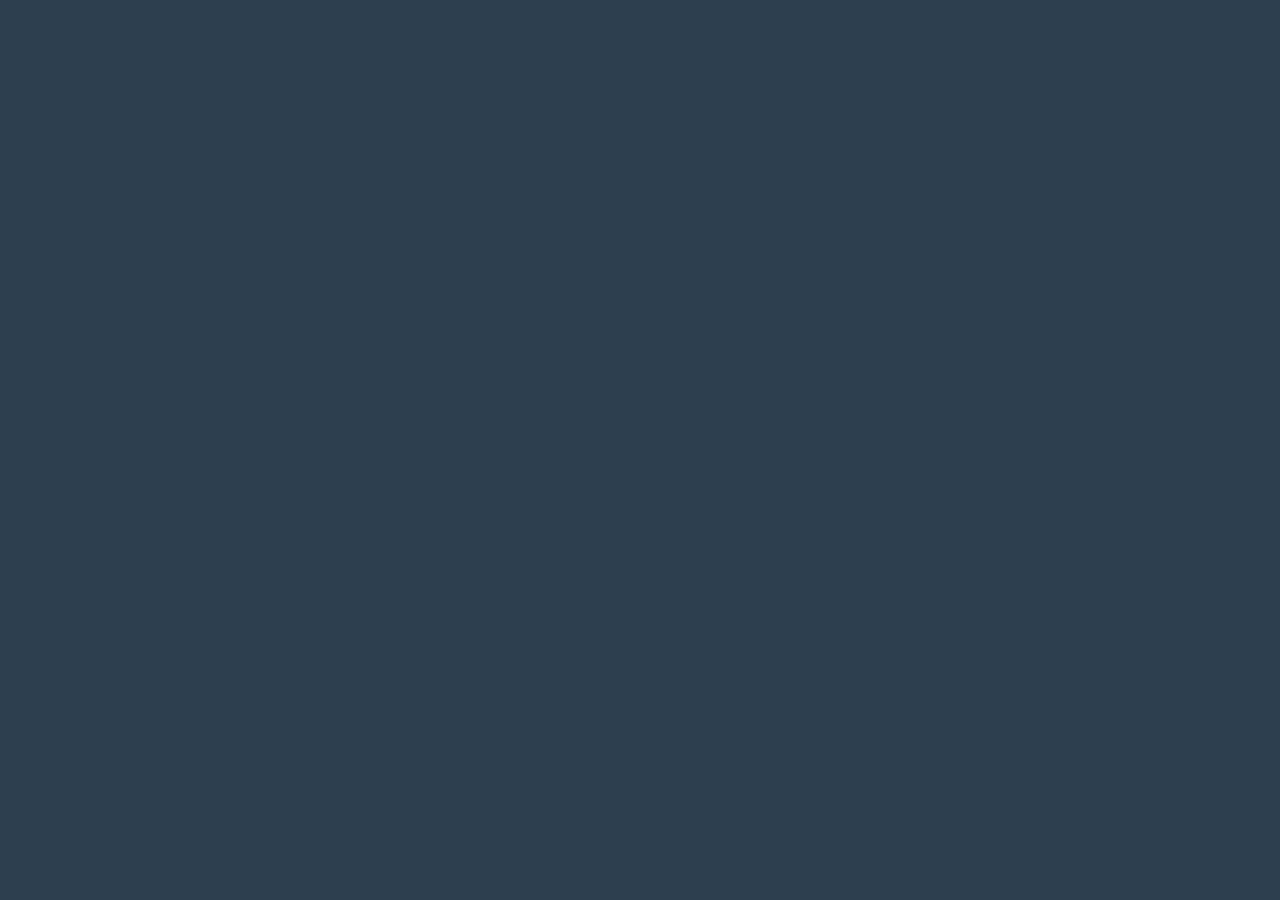
==== commit 590ae844: "Added Spyglass and refined Visuals" ====
--- a/index.html
+++ b/index.html
@@ -9,9 +9,10 @@
     <link href="https://fonts.googleapis.com/css2?family=IM+Fell+English:ital@0;1&display=swap" rel="stylesheet">
     <link rel="stylesheet" href="css/style.css">
     <link rel="stylesheet" href="css/start-screen.css">
+    <link rel="stylesheet" href="css/loading-screen.css"> <!-- New: Loading Screen Styles -->
 </head>
 <body>
-    <div id="start-screen">
+    <div id="start-screen" style="display: none;">
         <div class="start-menu-container">
             <div class="title-container">
                 <span class="title-word">Prize</span>
@@ -371,6 +372,19 @@
 
     <canvas id="gameCanvas"></canvas>
 
+    <!-- New: Loading Screen -->
+    <div id="loading-screen">
+        <div class="loading-title">
+            <div class="title-word">Prize</div>
+            <div class="title-conjunction">or</div>
+            <div class="title-word">Plunder</div>
+        </div>
+        <canvas id="loading-spinner-canvas"></canvas>
+        <div class="loading-bar-container">
+            <div id="loading-bar-fill"></div>
+        </div>
+    </div>
+
     <!-- New: Color Picker HTML is now outside the main flow, ready to be moved by JS -->
     <div id="hsv-popup" class="hsv-picker-container" style="display: none;">
         <div id="color-box">
@@ -387,13 +401,22 @@
 
     <!-- Load your game scripts in order of dependency -->
     <script src="js/modules/utils.js"></script>       <!-- Utility functions, no dependencies -->
+    <script src="js/InputManager.js"></script> 
+    <script src="js/modules/CanvasManager.js"></script> <!-- New: Canvas pooling system -->
+    <script src="js/modules/LoadingScreenManager.js"></script> <!-- New: Loading Screen Manager -->
+    <script src="js/modules/ShipStatCalculator.js"></script> <!-- New: Ship Stat Calculator -->
     <script src="js/config.js"></script>      <!-- Game constants needed by classes -->
     <script src="js/data/items.js"></script>
     <script src="js/data/npc-roles.js"></script>
     <script src="js/data/ranks.js"></script>
-    <script src="js/modules/ui.js"></script>          <!-- UI drawing functions (depends on config) -->
+    <script src="js/modules/UIManager.js"></script> <!-- New: UI Manager -->
     <script src="js/modules/pathfinder.js"></script>  <!-- A* Pathfinder module -->
     <script src="js/modules/world-manager.js"></script> <!-- New: World streaming system -->
+    <script src="js/modules/BoardingManager.js"></script> <!-- New: Boarding Manager -->
+    <script src="js/modules/EffectManager.js"></script> <!-- New: Effect Manager -->
+    <script src="js/modules/EnvironmentManager.js"></script> <!-- New: Environment Manager -->
+    <script src="js/modules/SpawnManager.js"></script> <!-- New: Spawn Manager -->
+    <script src="js/modules/CollisionManager.js"></script> <!-- NEW: Collision Manager -->
     <script src="js/modules/CargoIconSystem.js"></script>
     <script src="js/classes/obstacles_class/obstacle.js"></script> <!-- Base obstacle class -->
     <script src="js/classes/obstacles_class/rock.js"></script>     <!-- Rock class -->
--- a/css/start-screen.css
+++ b/css/start-screen.css
@@ -10,6 +10,7 @@
     display: flex;
     align-items: center;
     justify-content: center;
+    gap: 40px; /* Add spacing between the menu and info panels */
     z-index: 100; /* Ensure it's on top of the canvas */
 }
 
@@ -26,7 +27,9 @@
     flex-direction: column; /* Stack content vertically */
     justify-content: flex-start; /* Align content to the top */
     align-items: center; /* Center the items horizontally */
+    flex-shrink: 0; /* Prevent the main menu from shrinking */
     position: relative; /* Required for positioning pseudo-elements */
+    transform: translateZ(0); /* Fix for filter flickering during child transitions */
 
     /* --- New: Concave Corner Box using SVG Background --- */
     /* This SVG defines the entire box, including the border and concave corners, as a background image. */
@@ -34,6 +37,67 @@
     background-image: url("data:image/svg+xml,%3Csvg viewBox='0 0 500 500' xmlns='http://www.w3.org/2000/svg'%3E%3Cpath d='M0 25 Q25 25 25 0 L475 0 Q475 25 500 25 L500 475 Q475 475 475 500 L25 500 Q25 475 0 475 Z' fill='%23ddc09a' stroke='%23948064' stroke-width='4'/%3E%3C/svg%3E");
     background-size: 100% 100%;
 }
+
+/* --- Reduced width for Start Menu to fit side panels --- */
+#start-screen .start-menu-container {
+    width: min(500px, 90vw);
+    height: min(550px, 95vh); /* Adjusted height to match aspect ratio */
+    padding: 40px 20px; /* Reduced side padding */
+    box-sizing: border-box; /* Ensure width includes padding */
+    /* Updated SVG background with 500x550 coords and padded viewBox (-5 -5 510 560) */
+    background-image: url("data:image/svg+xml,%3Csvg viewBox='-5 -5 510 560' xmlns='http://www.w3.org/2000/svg'%3E%3Cpath d='M0 25 Q25 25 25 0 L475 0 Q475 25 500 25 L500 525 Q475 525 475 550 L25 550 Q25 525 0 525 Z' fill='%23ddc09a' stroke='%23948064' stroke-width='4'/%3E%3C/svg%3E");
+}
+
+/* --- New: Info Panels (Features & Updates) --- */
+.info-panel {
+    width: 350px;
+    height: 400px;
+    padding: 30px 20px;
+    box-sizing: border-box;
+    /* Reuse the parchment style, stretched to fit the vertical aspect ratio */
+    background-image: url("data:image/svg+xml,%3Csvg viewBox='-5 -5 360 410' xmlns='http://www.w3.org/2000/svg'%3E%3Cpath d='M0 25 Q25 25 25 0 L325 0 Q325 25 350 25 L350 375 Q325 375 325 400 L25 400 Q25 375 0 375 Z' fill='%23ddc09a' fill-opacity='0.9' stroke='%23948064' stroke-width='4'/%3E%3C/svg%3E");
+    background-size: 100% 100%;
+    filter: drop-shadow(0 0 15px rgba(0, 0, 0, 0.5));
+    color: #3d352a;
+    font-family: 'IM Fell English', serif;
+    display: flex;
+    flex-direction: column;
+    align-items: center;
+    text-align: center;
+    transform: translateZ(0); /* Fix for filter flickering */
+}
+
+.info-panel h2 {
+    font-size: 1.8rem;
+    margin-top: 0;
+    margin-bottom: 15px;
+    border-bottom: 2px solid #3d352a;
+    width: 100%;
+    padding-bottom: 5px;
+}
+
+.info-panel ul {
+    list-style: none;
+    padding: 0;
+    margin: 0;
+    width: 100%;
+    text-align: left;
+}
+
+.info-panel li {
+    margin-bottom: 10px;
+    font-size: 1.1rem;
+    border-bottom: 1px dashed rgba(61, 53, 42, 0.3);
+    padding-bottom: 5px;
+}
+
+.info-panel p {
+    font-size: 1rem;
+    margin: 5px 0;
+    text-align: left;
+    width: 100%;
+}
+
 
 /* --- Decorative Side Elements (Stars and Lines) --- */
 /* The ::before and ::after pseudo-elements now draw the combined line-and-star object. This applies to both start and shipyard screens. */
@@ -42,10 +106,10 @@
     content: '';
     position: absolute;
     width: 27px; /* Width of the star (25px) + some padding */
-    height: calc(100% - 100px); /* The height of the line */
+    height: 450px; /* The height of the line */
     top: 50px; /* Positioned 50px from the top */
     /* This new SVG contains both the line and the star, ensuring they are always aligned */
-    background-image: url("data:image/svg+xml,%3Csvg viewBox='0 0 27 400' xmlns='http://www.w3.org/2000/svg'%3E%3Cline x1='13.5' y1='0' x2='13.5' y2='400' stroke='%233d352a' stroke-width='2'/%3E%3Cg transform='translate(1, 187.5)'%3E%3Cpath d='M12.5 -1 Q12.5 12.5 25 12.5 Q12.5 12.5 12.5 26 Q12.5 12.5 0 12.5 Q12.5 12.5 12.5 -1 Z' fill='%233d352a'/%3E%3C/g%3E%3C/svg%3E");
+    background-image: url("data:image/svg+xml,%3Csvg viewBox='0 0 27 450' xmlns='http://www.w3.org/2000/svg'%3E%3Cline x1='13.5' y1='0' x2='13.5' y2='450' stroke='%233d352a' stroke-width='2'/%3E%3Cg transform='translate(1, 212.5)'%3E%3Cpath d='M12.5 -1 Q12.5 12.5 25 12.5 Q12.5 12.5 12.5 26 Q12.5 12.5 0 12.5 Q12.5 12.5 12.5 -1 Z' fill='%233d352a'/%3E%3C/g%3E%3C/svg%3E");
     background-size: 100% 100%;
     pointer-events: none;
 }
@@ -725,4 +789,12 @@
     color: #3d352a;
     font-family: 'IM Fell English', serif;
     padding: 5px;
+}
+
+/* --- Responsive: Hide Info Panels on smaller screens --- */
+@media (max-width: 1100px) {
+    .info-panel {
+        display: none !important;
+    }
+}
 }
--- a/css/loading-screen.css
+++ b/css/loading-screen.css
@@ -0,0 +1,66 @@
+/* css/loading-screen.css */
+
+#loading-screen {
+    /* This is the positioning context for its children */
+    position: fixed; /* Use fixed to guarantee it covers the viewport */
+    top: 0;
+    left: 0;
+    width: 100%;
+    height: 100%;
+    background-color: #0c1a2e; /* Dark blue ocean color */
+    z-index: 9999; /* Highest z-index to be on top of everything */
+    color: white;
+    font-family: 'IM Fell English', serif;
+    /* New: Use Flexbox for simpler and more robust centering */
+    display: flex;
+    flex-direction: column;
+    justify-content: center;
+    align-items: center;
+    gap: 30px; /* Space between title, spinner, and progress bar */
+}
+
+/* Reusing title styles from start-screen.css for consistency */
+.loading-title {
+    display: flex;
+    flex-direction: column;
+    align-items: center;
+    font-weight: 400;
+    color: #ecf0f1; /* Light color for dark background */
+    text-shadow: 2px 2px 8px rgba(0,0,0,0.7);
+}
+
+.loading-title .title-word {
+    font-size: 3rem;
+    line-height: 1;
+    text-transform: uppercase;
+}
+
+.loading-title .title-conjunction {
+    font-size: 2rem;
+    line-height: 1;
+}
+
+#loading-spinner-canvas {
+    width: 100px;
+    height: 100px;
+    /* --- FIX: Override potential global canvas styles --- */
+    /* This ensures the canvas is treated as a normal flex item and can be centered. */
+    position: static;
+}
+
+.loading-bar-container {
+    width: 300px;
+    height: 5px; /* Reduced from 20px to 1/4 thickness */
+    background-color: rgba(255, 255, 255, 0.2);
+    border: 2px solid white;
+    padding: 2px;
+    border-radius: 10px; /* Rounded ends for the container */
+}
+
+#loading-bar-fill {
+    width: 0%; /* Starts at 0, updated by JS */
+    height: 100%;
+    background-color: white;
+    border-radius: 10px; /* Rounded ends for the fill */
+    transition: width 0.2s ease-out;
+}
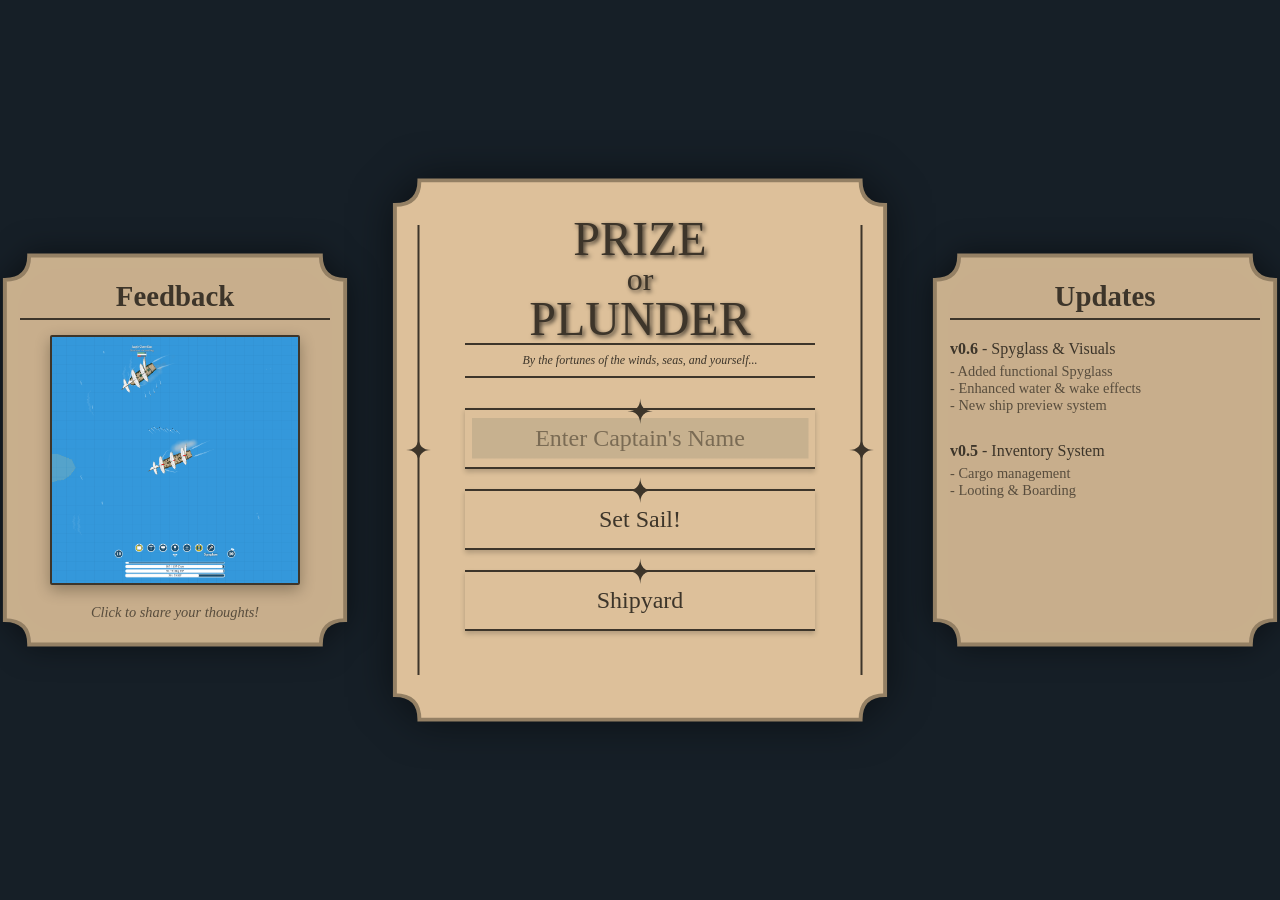
==== commit 3ab00ed2: "Refined Environmentamongst a variety of optimiztions, including WebGL" ====
--- a/index.html
+++ b/index.html
@@ -10,6 +10,22 @@
     <link rel="stylesheet" href="css/style.css">
     <link rel="stylesheet" href="css/start-screen.css">
     <link rel="stylesheet" href="css/loading-screen.css"> <!-- New: Loading Screen Styles -->
+    <style>
+        /* Hybrid Rendering Stack: WebGL sits behind the 2D Canvas */
+        #webglCanvas {
+            position: absolute;
+            top: 0;
+            left: 0;
+            z-index: 1;
+        }
+        #gameCanvas {
+            position: absolute;
+            top: 0;
+            left: 0;
+            z-index: 2;
+            background: transparent; /* Allow WebGL to show through */
+        }
+    </style>
 </head>
 <body>
     <div id="start-screen" style="display: none;">
@@ -370,6 +386,7 @@
     <!-- New: Tooltip element for the shipyard -->
     <div id="shipyard-tooltip"></div>
 
+    <canvas id="webglCanvas"></canvas>
     <canvas id="gameCanvas"></canvas>
 
     <!-- New: Loading Screen -->
@@ -383,6 +400,7 @@
         <div class="loading-bar-container">
             <div id="loading-bar-fill"></div>
         </div>
+        <div id="loading-status-text" style="margin-top: 15px; font-family: 'IM Fell English', serif; font-size: 18px; color: #5C543D; font-style: italic; opacity: 0.8;">Initializing...</div>
     </div>
 
     <!-- New: Color Picker HTML is now outside the main flow, ready to be moved by JS -->
@@ -401,6 +419,7 @@
 
     <!-- Load your game scripts in order of dependency -->
     <script src="js/modules/utils.js"></script>       <!-- Utility functions, no dependencies -->
+    <script src="js/modules/IslandShapeGenerator.js"></script> <!-- New: Complex Island Generator -->
     <script src="js/InputManager.js"></script> 
     <script src="js/modules/CanvasManager.js"></script> <!-- New: Canvas pooling system -->
     <script src="js/modules/LoadingScreenManager.js"></script> <!-- New: Loading Screen Manager -->
@@ -457,7 +476,25 @@
     <script src="js/classes/ship_class/AlliedCombatPilot.js"></script> <!-- Allied Combat AI -->
     <script src="js/classes/ship_class/AlliedShip.js"></script> <!-- Allied Ship Class -->
     <script src="js/ui/FleetUI.js"></script> <!-- Fleet UI -->
-    <script src="js/classes/ShorelineRenderer.js"></script> <!-- Shoreline Renderer -->
+
+    <!-- Load WebGL Pipeline -->
+    <script src="js/rendering/WebGLManager.js"></script>
+    <script src="js/rendering/BufferManager.js"></script>
+    <script src="js/rendering/shaders/ShorelineShader.js"></script>
+    <script src="js/rendering/shaders/GridShader.js"></script>
+    <script src="js/rendering/shaders/OceanWavesShader.js"></script>
+    <script src="js/rendering/shaders/IslandShader.js"></script>
+    <script src="js/rendering/shaders/RockShader.js"></script>
+    <script src="js/rendering/shaders/ShoalShader.js"></script>
+    <script src="js/rendering/shaders/CoralReefShader.js"></script>
+    <script src="js/rendering/ShorelineGLRenderer.js"></script>
+    <script src="js/rendering/GridGLRenderer.js"></script>
+    <script src="js/rendering/OceanWavesGLRenderer.js"></script>
+    <script src="js/rendering/IslandGLRenderer.js"></script>
+    <script src="js/rendering/RockGLRenderer.js"></script>
+    <script src="js/rendering/ShoalGLRenderer.js"></script>
+    <script src="js/rendering/CoralReefGLRenderer.js"></script>
+
     <script src="js/game.js"></script>        <!-- Game object must be defined before main.js uses it -->
     <script src="js/main.js"></script>        <!-- Main logic runs last -->
 </body>
--- a/css/start-screen.css
+++ b/css/start-screen.css
@@ -34,7 +34,7 @@
     /* --- New: Concave Corner Box using SVG Background --- */
     /* This SVG defines the entire box, including the border and concave corners, as a background image. */
     /* This uses a single SVG path with a fill for the background and a stroke for the border. */
-    background-image: url("data:image/svg+xml,%3Csvg viewBox='0 0 500 500' xmlns='http://www.w3.org/2000/svg'%3E%3Cpath d='M0 25 Q25 25 25 0 L475 0 Q475 25 500 25 L500 475 Q475 475 475 500 L25 500 Q25 475 0 475 Z' fill='%23ddc09a' stroke='%23948064' stroke-width='4'/%3E%3C/svg%3E");
+    background-image: url("data:image/svg+xml,%3Csvg%20viewBox='0%200%20500%20500'%20xmlns='http://www.w3.org/2000/svg'%3E%3Cpath%20d='M0%2025%20Q25%2025%2025%200%20L475%200%20Q475%2025%20500%2025%20L500%20475%20Q475%20475%20475%20500%20L25%20500%20Q25%20475%200%20475%20Z'%20fill='%23ddc09a'%20stroke='%23948064'%20stroke-width='4'/%3E%3C/svg%3E");
     background-size: 100% 100%;
 }
 
@@ -45,7 +45,7 @@
     padding: 40px 20px; /* Reduced side padding */
     box-sizing: border-box; /* Ensure width includes padding */
     /* Updated SVG background with 500x550 coords and padded viewBox (-5 -5 510 560) */
-    background-image: url("data:image/svg+xml,%3Csvg viewBox='-5 -5 510 560' xmlns='http://www.w3.org/2000/svg'%3E%3Cpath d='M0 25 Q25 25 25 0 L475 0 Q475 25 500 25 L500 525 Q475 525 475 550 L25 550 Q25 525 0 525 Z' fill='%23ddc09a' stroke='%23948064' stroke-width='4'/%3E%3C/svg%3E");
+    background-image: url("data:image/svg+xml,%3Csvg%20viewBox='-5%20-5%20510%20560'%20xmlns='http://www.w3.org/2000/svg'%3E%3Cpath%20d='M0%2025%20Q25%2025%2025%200%20L475%200%20Q475%2025%20500%2025%20L500%20525%20Q475%20525%20475%20550%20L25%20550%20Q25%20525%200%20525%20Z'%20fill='%23ddc09a'%20stroke='%23948064'%20stroke-width='4'/%3E%3C/svg%3E");
 }
 
 /* --- New: Info Panels (Features & Updates) --- */
@@ -55,7 +55,7 @@
     padding: 30px 20px;
     box-sizing: border-box;
     /* Reuse the parchment style, stretched to fit the vertical aspect ratio */
-    background-image: url("data:image/svg+xml,%3Csvg viewBox='-5 -5 360 410' xmlns='http://www.w3.org/2000/svg'%3E%3Cpath d='M0 25 Q25 25 25 0 L325 0 Q325 25 350 25 L350 375 Q325 375 325 400 L25 400 Q25 375 0 375 Z' fill='%23ddc09a' fill-opacity='0.9' stroke='%23948064' stroke-width='4'/%3E%3C/svg%3E");
+    background-image: url("data:image/svg+xml,%3Csvg%20viewBox='-5%20-5%20360%20410'%20xmlns='http://www.w3.org/2000/svg'%3E%3Cpath%20d='M0%2025%20Q25%2025%2025%200%20L325%200%20Q325%2025%20350%2025%20L350%20375%20Q325%20375%20325%20400%20L25%20400%20Q25%20375%200%20375%20Z'%20fill='%23ddc09a'%20fill-opacity='0.9'%20stroke='%23948064'%20stroke-width='4'/%3E%3C/svg%3E");
     background-size: 100% 100%;
     filter: drop-shadow(0 0 15px rgba(0, 0, 0, 0.5));
     color: #3d352a;
@@ -109,7 +109,7 @@
     height: 450px; /* The height of the line */
     top: 50px; /* Positioned 50px from the top */
     /* This new SVG contains both the line and the star, ensuring they are always aligned */
-    background-image: url("data:image/svg+xml,%3Csvg viewBox='0 0 27 450' xmlns='http://www.w3.org/2000/svg'%3E%3Cline x1='13.5' y1='0' x2='13.5' y2='450' stroke='%233d352a' stroke-width='2'/%3E%3Cg transform='translate(1, 212.5)'%3E%3Cpath d='M12.5 -1 Q12.5 12.5 25 12.5 Q12.5 12.5 12.5 26 Q12.5 12.5 0 12.5 Q12.5 12.5 12.5 -1 Z' fill='%233d352a'/%3E%3C/g%3E%3C/svg%3E");
+    background-image: url("data:image/svg+xml,%3Csvg%20viewBox='0%200%2027%20450'%20xmlns='http://www.w3.org/2000/svg'%3E%3Cline%20x1='13.5'%20y1='0'%20x2='13.5'%20y2='450'%20stroke='%233d352a'%20stroke-width='2'/%3E%3Cg%20transform='translate(1,%20212.5)'%3E%3Cpath%20d='M12.5%20-1%20Q12.5%2012.5%2025%2012.5%20Q12.5%2012.5%2012.5%2026%20Q12.5%2012.5%200%2012.5%20Q12.5%2012.5%2012.5%20-1%20Z'%20fill='%233d352a'/%3E%3C/g%3E%3C/svg%3E");
     background-size: 100% 100%;
     pointer-events: none;
 }
@@ -443,11 +443,6 @@
     margin-bottom: 10px; /* Space between header and preview window */
 }
 
-/* New: Add debug outlines to the main items in the top half */
-.shipyard-top-half > .shipyard-title,
-.shipyard-top-half > .ship-preview-window {
-} /* Removed debug outline */
-
 .shipyard-top-half {
     position: absolute;
     top: 40px; /* Align with parent padding */
@@ -510,11 +505,6 @@
     color: #3d352a;
     margin-bottom: 10px; /* Use margin for consistent spacing */
     transition: all 0.3s ease; /* Smooth transition for expansion */
-}
-
-/* New: Wrapper for option labels to reliably capture hover events for tooltips */
-.option-label {
-    /* This class doesn't need specific styles, it's just a structural element for event targeting. */
 }
 
 /* --- New: Underline the ship name in the stats panel --- */
@@ -635,11 +625,6 @@
 /* New: When an item is expanded, it becomes a column and the picker is centered */
 .option-item.expanded {
     margin-bottom: 20px; /* Increase margin when expanded */
-}
-
-/* --- New: Pop-up Color Picker Wrapper --- */
-.color-picker-wrapper {
-    /* This no longer needs to be a positioning anchor */
 }
 
 #pennant-color-swatch,
@@ -796,5 +781,4 @@
     .info-panel {
         display: none !important;
     }
-}
 }
